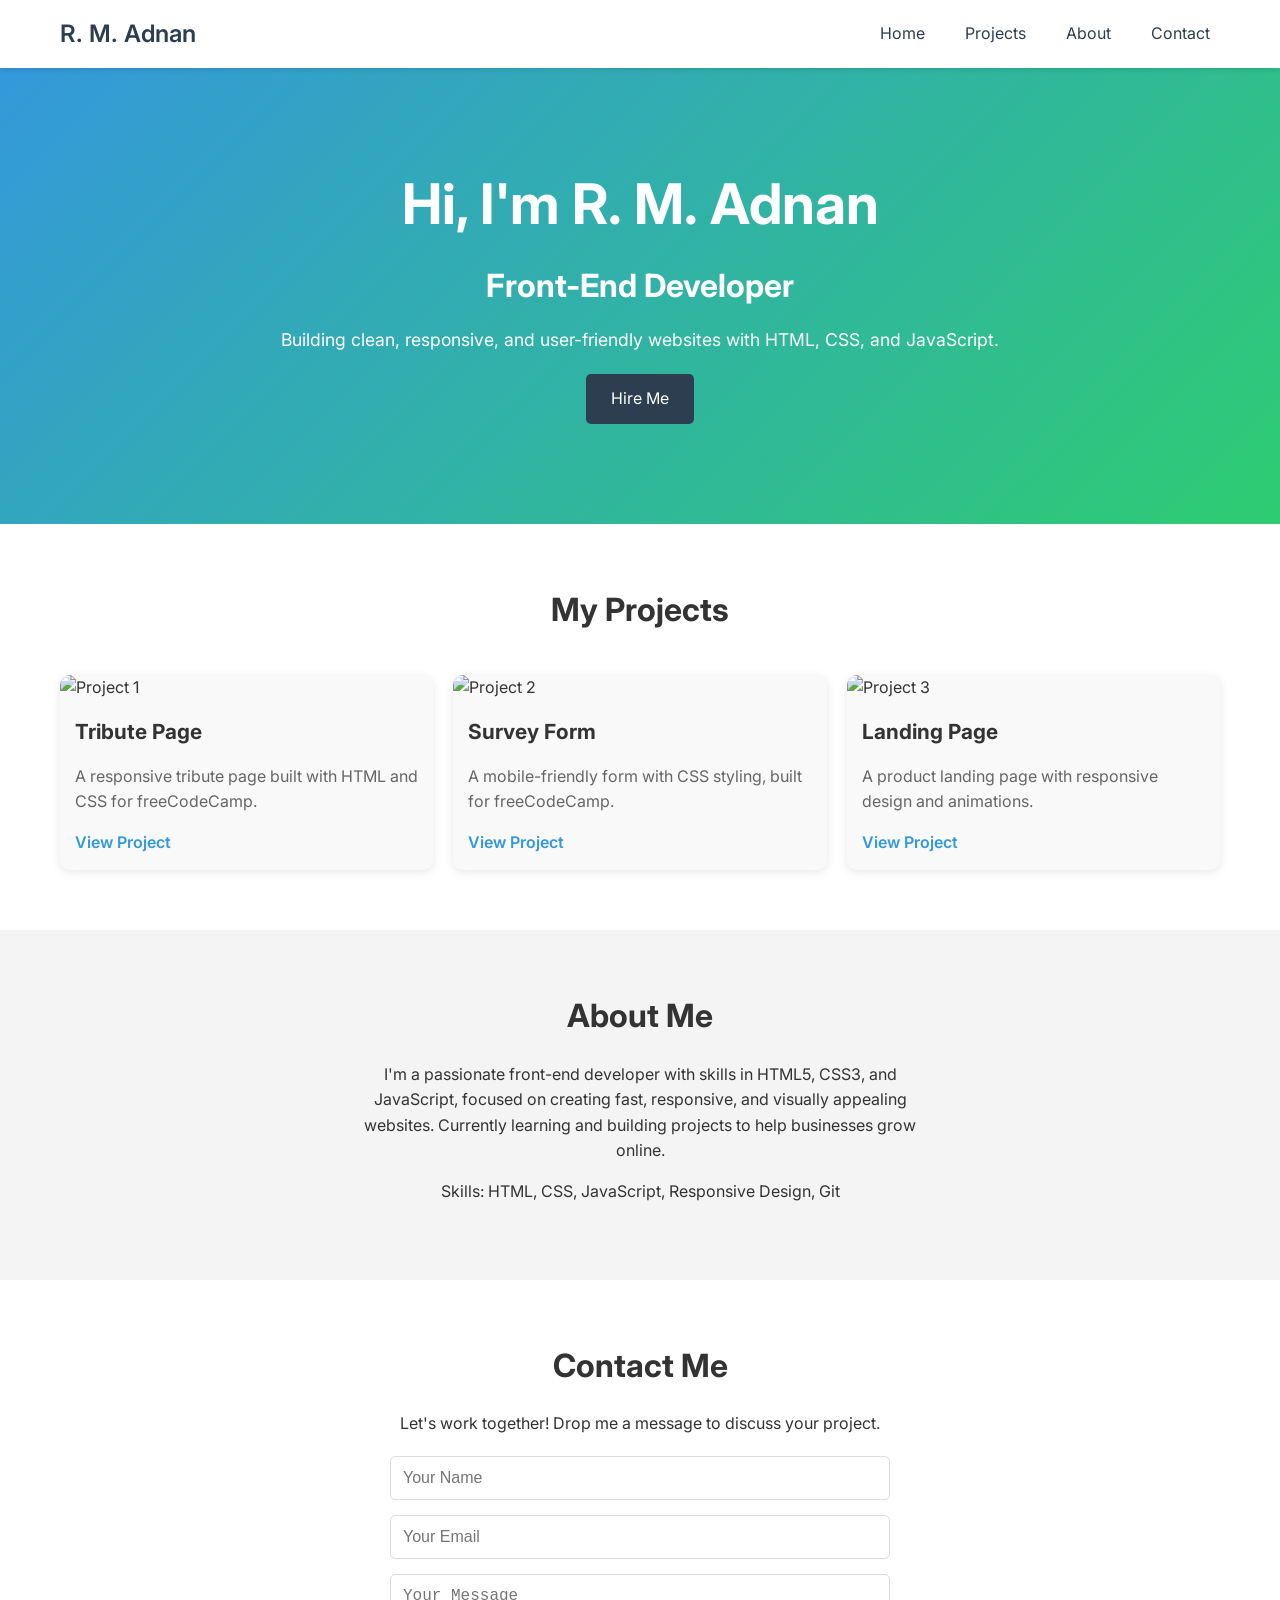
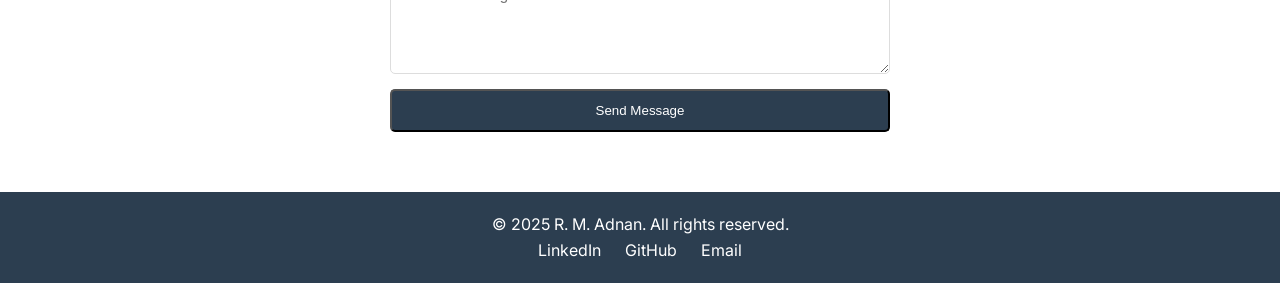
==== index.html @ 1d81f1f9 "Update index.html form element's action attribute's value updated." ====
<!DOCTYPE html>
<html lang="en">
<head>
    <meta charset="UTF-8">
    <meta name="viewport" content="width=device-width, initial-scale=1.0">
    <title>R. M. Adnan - Front-End Developer</title>
    <link rel="stylesheet" href="style.css">
    <link href="https://fonts.googleapis.com/css2?family=Inter:wght@400;600;700&display=swap" rel="stylesheet">
</head>
<body>
    <!-- Navigation -->
    <nav class="navbar">
        <div class="container">
            <h1 class="logo">R. M. Adnan</h1>
            <ul class="nav-links">
                <li><a href="#home">Home</a></li>
                <li><a href="#projects">Projects</a></li>
                <li><a href="#about">About</a></li>
                <li><a href="#contact">Contact</a></li>
            </ul>
            <div class="hamburger">
                <span></span>
                <span></span>
                <span></span>
            </div>
        </div>
    </nav>

    <!-- Hero Section -->
    <section id="home" class="hero">
        <div class="container">
            <h2>Hi, I'm R.&nbsp;M.&nbsp;Adnan</h2>
            <h3>Front-End Developer</h3>
            <p>Building clean, responsive, and user-friendly websites with HTML, CSS, and JavaScript.</p>
            <a href="#contact" class="cta-button">Hire Me</a>
        </div>
    </section>

    <!-- Projects Section -->
    <section id="projects" class="projects">
        <div class="container">
            <h2>My Projects</h2>
            <div class="project-grid">
                <!-- Project 1 -->
                <div class="project-card">
                    <img src="https://via.placeholder.com/300x200" alt="Project 1">
                    <h3>Tribute Page</h3>
                    <p>A responsive tribute page built with HTML and CSS for freeCodeCamp.</p>
                    <a href="https://your-project-link.com" target="_blank" class="project-link">View Project</a>
                </div>
                <!-- Project 2 -->
                <div class="project-card">
                    <img src="https://via.placeholder.com/300x200" alt="Project 2">
                    <h3>Survey Form</h3>
                    <p>A mobile-friendly form with CSS styling, built for freeCodeCamp.</p>
                    <a href="https://your-project-link.com" target="_blank" class="project-link">View Project</a>
                </div>
                <!-- Project 3 -->
                <div class="project-card">
                    <img src="https://via.placeholder.com/300x200" alt="Project 3">
                    <h3>Landing Page</h3>
                    <p>A product landing page with responsive design and animations.</p>
                    <a href="https://your-project-link.com" target="_blank" class="project-link">View Project</a>
                </div>
            </div>
        </div>
    </section>

    <!-- About Section -->
    <section id="about" class="about">
        <div class="container">
            <h2>About Me</h2>
            <p>I'm a passionate front-end developer with skills in HTML5, CSS3, and JavaScript, focused on creating fast, responsive, and visually appealing websites. Currently learning and building projects to help businesses grow online.</p>
            <p>Skills: HTML, CSS, JavaScript, Responsive Design, Git</p>
        </div>
    </section>

    <!-- Contact Section -->
    <section id="contact" class="contact">
        <div class="container">
            <h2>Contact Me</h2>
            <p>Let's work together! Drop me a message to discuss your project.</p>
            <form id="contact-form" action="https://formspree.io/f/meolnvan" method="POST">
                <input type="text" name="name" placeholder="Your Name" required>
                <input type="email" name="email" placeholder="Your Email" required>
                <textarea name="message" placeholder="Your Message" required></textarea>
                <button type="submit" class="cta-button">Send Message</button>
            </form>
        </div>
    </section>

    <!-- Footer -->
    <footer>
        <div class="container">
            <p>&copy;&nbsp;2025&nbsp;R.&nbsp;M.&nbsp;Adnan.&nbsp;All&nbsp;rights&nbsp;reserved.</p>
            <div class="social-links">
                <a href="https://linkedin.com/in/your-profile" target="_blank">LinkedIn</a>
                <a href="https://github.com/your-profile" target="_blank">GitHub</a>
                <a href="mailto:your.email@example.com">Email</a>
            </div>
        </div>
    </footer>

    <script src="script.js"></script>
</body>
</html>
---- style.css ----
/* Reset and Global Styles */
* {
    margin: 0;
    padding: 0;
    box-sizing: border-box;
}

body {
    font-family: 'Inter', sans-serif;
    line-height: 1.6;
    color: #333;
    background-color: #f4f4f4;
}

/* Mobile-First Approach */
.container {
    max-width: 1200px;
    margin: 0 auto;
    padding: 0 20px;
}

/* Navigation */
.navbar {
    background: #fff;
    box-shadow: 0 2px 5px rgba(0, 0, 0, 0.1);
    position: fixed;
    width: 100%;
    top: 0;
    z-index: 1000;
}

.navbar .container {
    display: flex;
    justify-content: space-between;
    align-items: center;
    padding: 15px 20px;
}

.logo {
    font-size: 1.5rem;
    font-weight: 600;
    color: #2c3e50;
}

.nav-links {
    display: none;
    list-style: none;
}

.nav-links li a {
    color: #2c3e50;
    text-decoration: none;
    padding: 10px;
    transition: color 0.3s;
}

.nav-links li a:hover {
    color: #3498db;
}

.hamburger {
    display: flex;
    flex-direction: column;
    cursor: pointer;
}

.hamburger span {
    width: 25px;
    height: 3px;
    background: #2c3e50;
    margin: 2px 0;
    transition: all 0.3s;
}

.nav-links.active {
    display: flex;
    flex-direction: column;
    position: absolute;
    top: 60px;
    left: 0;
    width: 100%;
    background: #fff;
    padding: 20px;
    box-shadow: 0 2px 5px rgba(0, 0, 0, 0.1);
}

/* Hero Section */
.hero {
    background: linear-gradient(135deg, #3498db, #2ecc71);
    color: #fff;
    text-align: center;
    padding: 100px 20px;
    margin-top: 60px;
}

.hero h2 {
    font-size: 2.5rem;
    margin-bottom: 10px;
}

.hero h3 {
    font-size: 1.5rem;
    margin-bottom: 15px;
}

.hero p {
    font-size: 1.1rem;
    margin-bottom: 20px;
}

.cta-button {
    display: inline-block;
    padding: 12px 25px;
    background: #2c3e50;
    color: #fff;
    text-decoration: none;
    border-radius: 5px;
    transition: background 0.3s;
}

.cta-button:hover {
    background: #3498db;
}

/* Projects Section */
.projects {
    padding: 60px 20px;
    background: #fff;
}

.projects h2 {
    text-align: center;
    margin-bottom: 40px;
    font-size: 2rem;
}

.project-grid {
    display: grid;
    grid-template-columns: 1fr;
    gap: 20px;
}

.project-card {
    background: #f9f9f9;
    border-radius: 10px;
    overflow: hidden;
    box-shadow: 0 2px 10px rgba(0, 0, 0, 0.1);
    transition: transform 0.3s;
}

.project-card:hover {
    transform: translateY(-5px);
}

.project-card img {
    width: 100%;
    height: auto;
}

.project-card h3 {
    font-size: 1.3rem;
    margin: 15px;
}

.project-card p {
    margin: 0 15px 15px;
    color: #666;
}

.project-link {
    display: inline-block;
    margin: 0 15px 15px;
    color: #3498db;
    text-decoration: none;
    font-weight: 600;
}

.project-link:hover {
    text-decoration: underline;
}

/* About Section */
.about {
    padding: 60px 20px;
    background: #f4f4f4;
    text-align: center;
}

.about h2 {
    font-size: 2rem;
    margin-bottom: 20px;
}

.about p {
    max-width: 600px;
    margin: 0 auto 15px;
}

/* Contact Section */
.contact {
    padding: 60px 20px;
    background: #fff;
    text-align: center;
}

.contact h2 {
    font-size: 2rem;
    margin-bottom: 20px;
}

.contact p {
    margin-bottom: 20px;
}

#contact-form {
    max-width: 500px;
    margin: 0 auto;
    display: flex;
    flex-direction: column;
    gap: 15px;
}

#contact-form input,
#contact-form textarea {
    padding: 12px;
    border: 1px solid #ddd;
    border-radius: 5px;
    font-size: 1rem;
}

#contact-form textarea {
    resize: vertical;
    min-height: 100px;
}

/* Footer */
footer {
    background: #2c3e50;
    color: #fff;
    padding: 20px;
    text-align: center;
}

.social-links a {
    color: #fff;
    margin: 0 10px;
    text-decoration: none;
}

.social-links a:hover {
    color: #3498db;
}

/* Media Queries for Desktop */
@media (min-width: 768px) {
    .nav-links {
        display: flex;
        gap: 20px;
    }
    .hamburger {
        display: none;
    }
    .hero h2 {
        font-size: 3.5rem;
    }
    .hero h3 {
        font-size: 2rem;
    }
    .project-grid {
        grid-template-columns: repeat(3, 1fr);
    }
}l
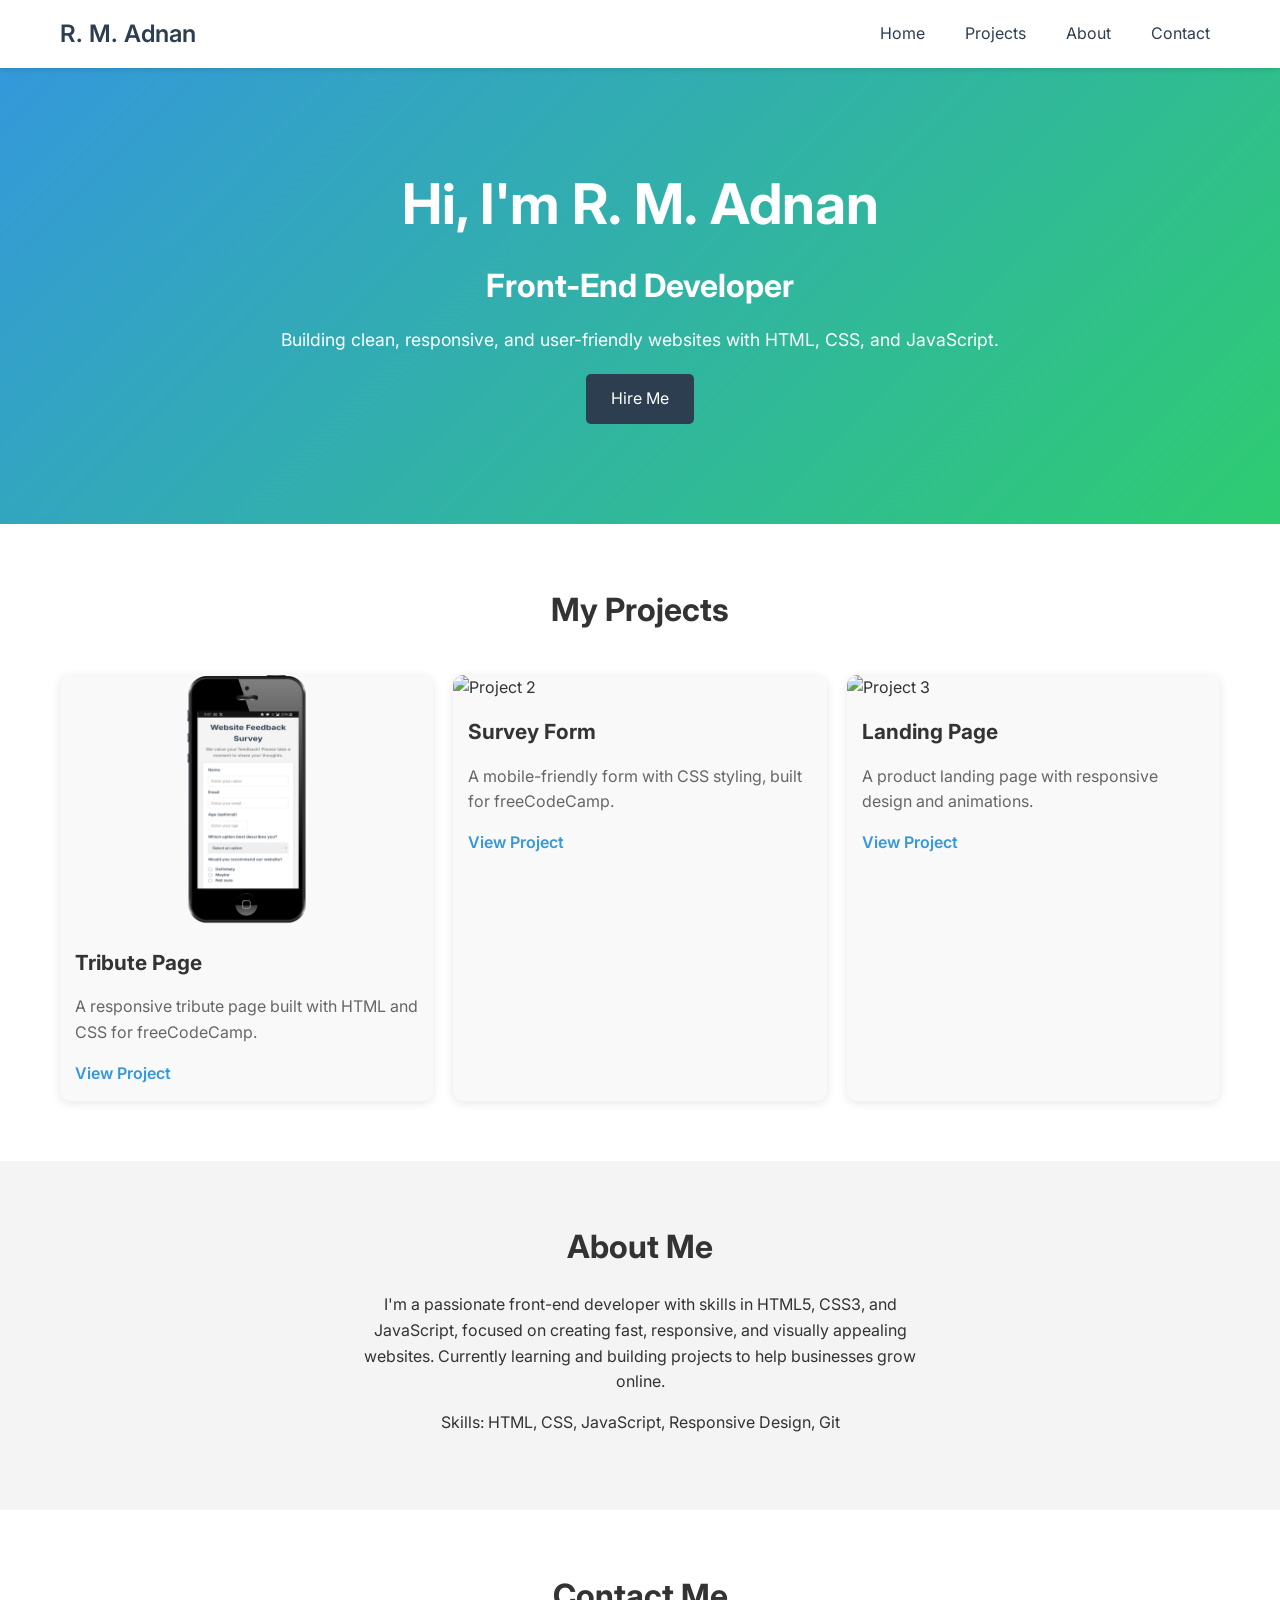
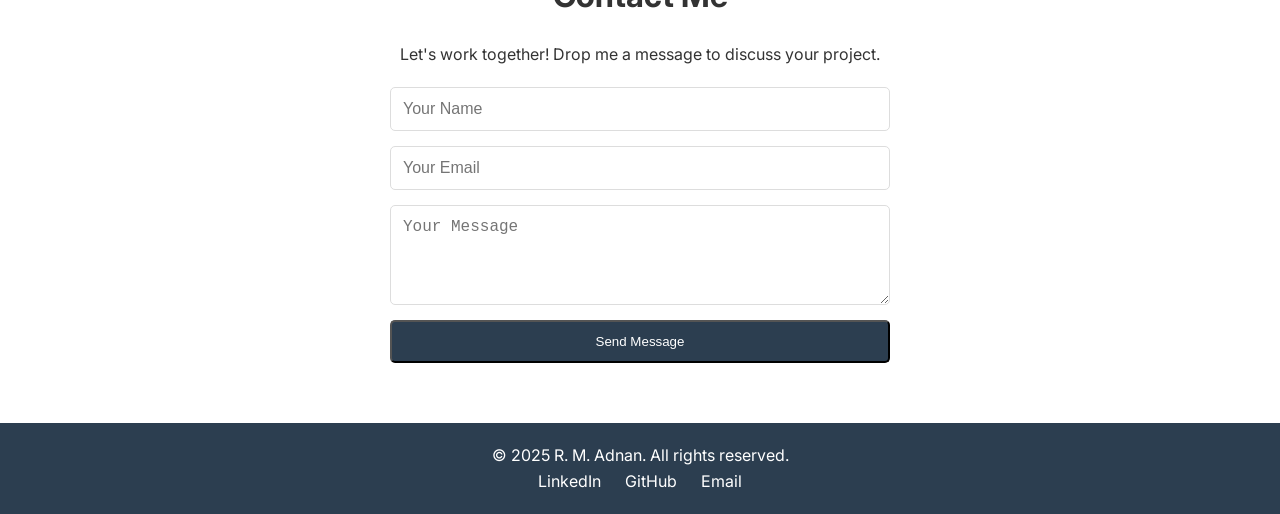
==== commit 82d40573: "Update index.html Added the image of project 1" ====
--- a/index.html
+++ b/index.html
@@ -43,7 +43,7 @@
             <div class="project-grid">
                 <!-- Project 1 -->
                 <div class="project-card">
-                    <img src="https://via.placeholder.com/300x200" alt="Project 1">
+                    <img src="https://techspert.github.io/portfolio/survey-form/survey-form-assets/survey-form-ss-1.png" alt="Project 1" width="300" height="200">
                     <h3>Tribute Page</h3>
                     <p>A responsive tribute page built with HTML and CSS for freeCodeCamp.</p>
                     <a href="https://your-project-link.com" target="_blank" class="project-link">View Project</a>
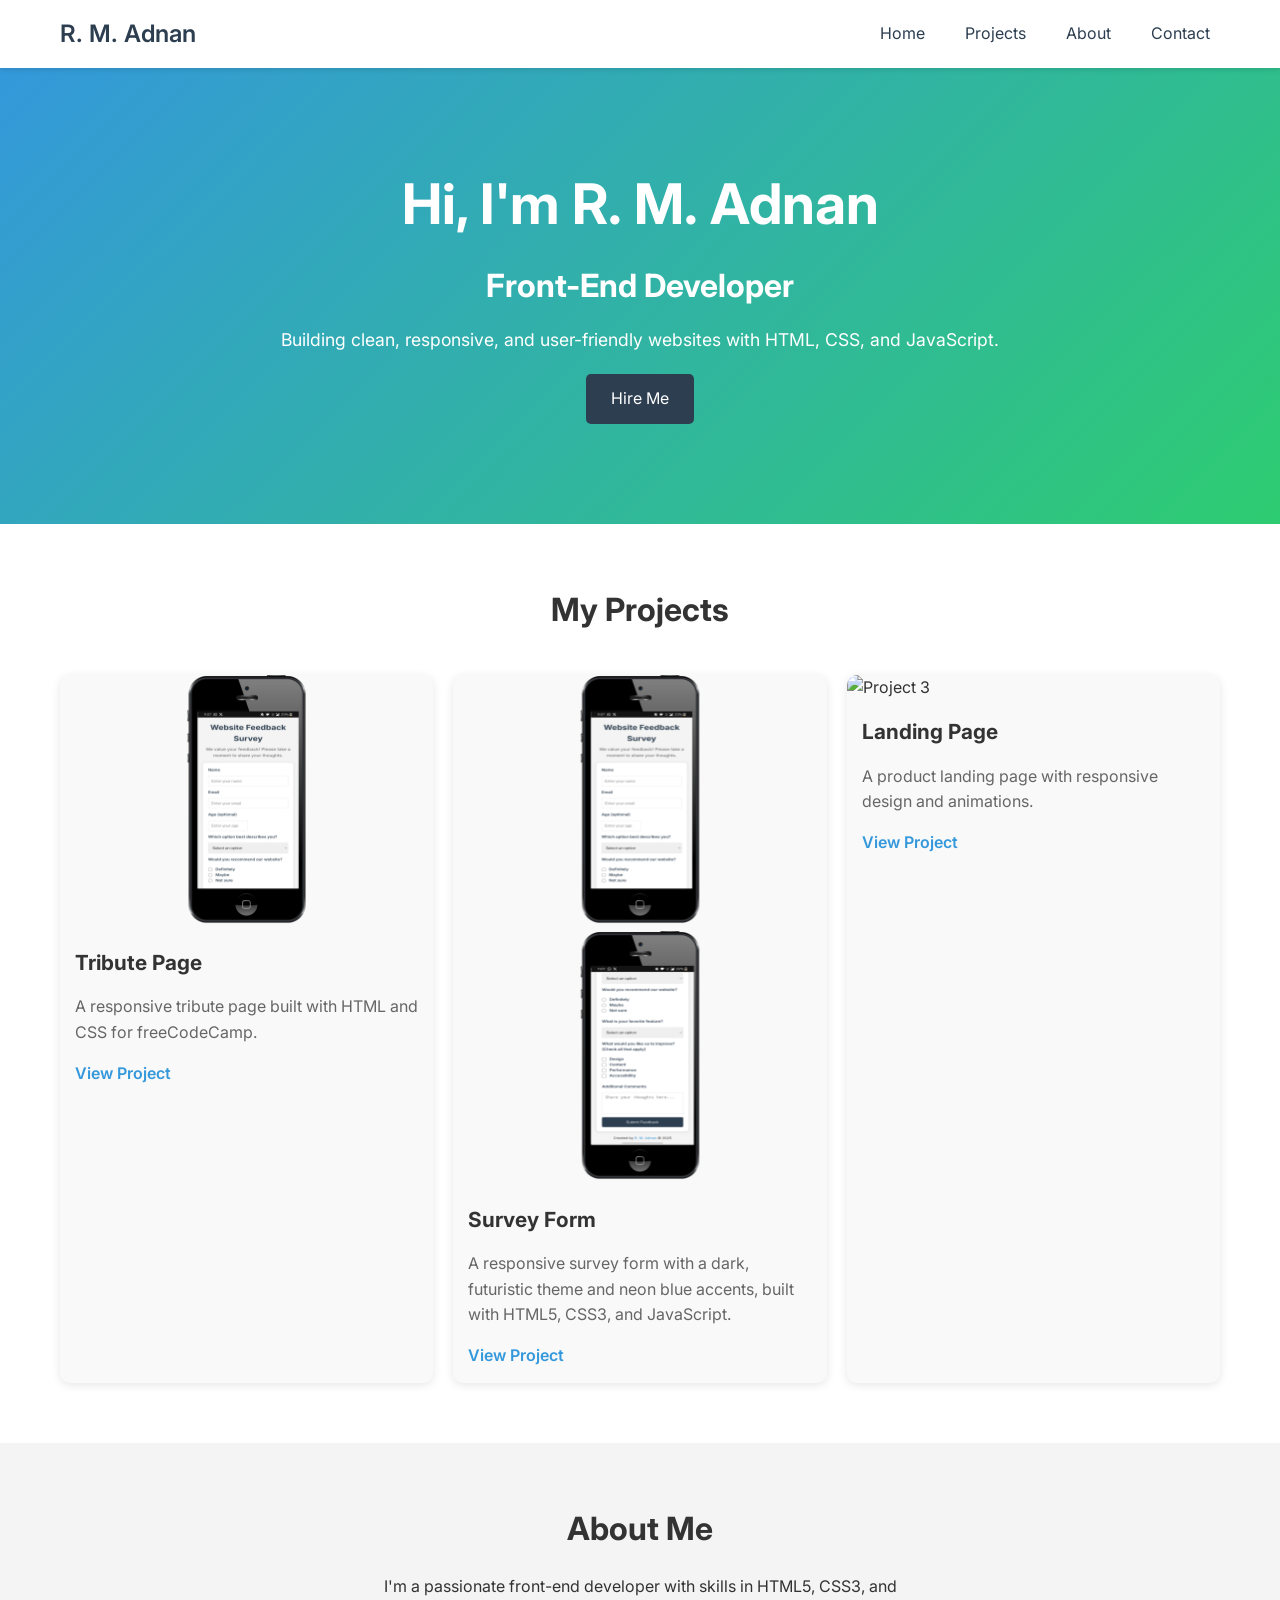
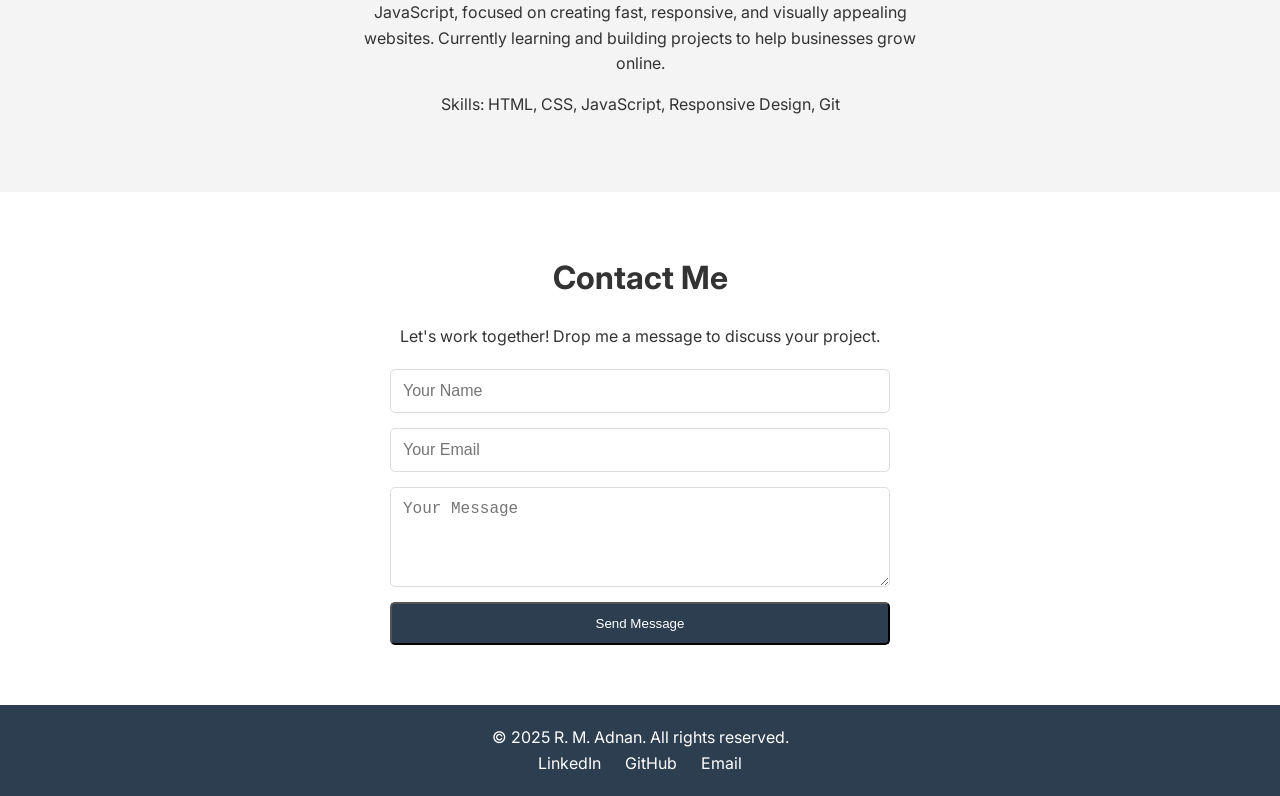
==== commit a53830e2: "Update index.html Survey form projects mobile view screen shots.  Link to the project." ====
--- a/index.html
+++ b/index.html
@@ -50,10 +50,13 @@
                 </div>
                 <!-- Project 2 -->
                 <div class="project-card">
-                    <img src="https://via.placeholder.com/300x200" alt="Project 2">
+                    <div class="project-images">
+                        <img src="survey-form/survey-form-assets/survey-form-ss-1.png" alt="Survey Form Mobile View" class="project-image">
+                        <img src="survey-form/survey-form-assets/survey-form-ss-2.png" alt="Survey Form Desktop View" class="project-image">
+                    </div>
                     <h3>Survey Form</h3>
-                    <p>A mobile-friendly form with CSS styling, built for freeCodeCamp.</p>
-                    <a href="https://your-project-link.com" target="_blank" class="project-link">View Project</a>
+                    <p>A responsive survey form with a dark, futuristic theme and neon blue accents, built with HTML5, CSS3, and JavaScript.</p>
+                    <a href="survey-form" target="_blank" class="project-link">View Project</a>
                 </div>
                 <!-- Project 3 -->
                 <div class="project-card">
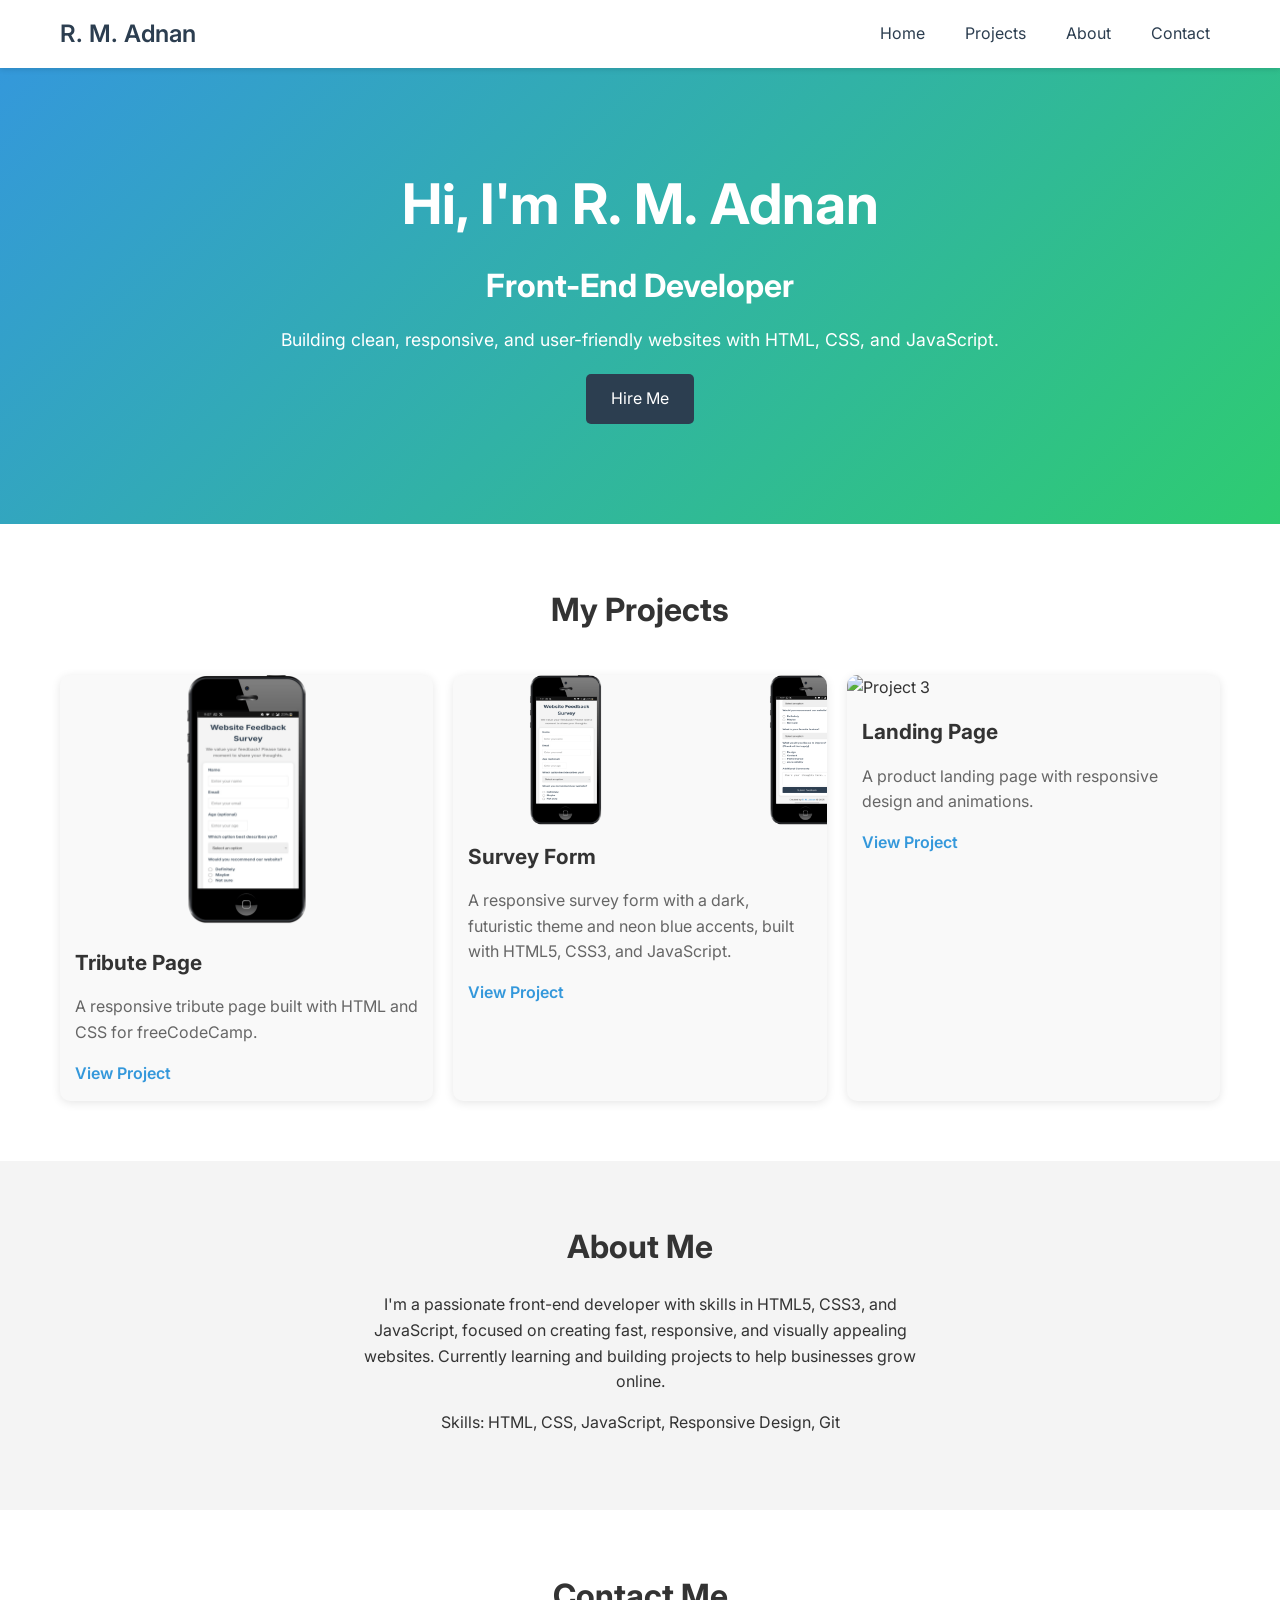
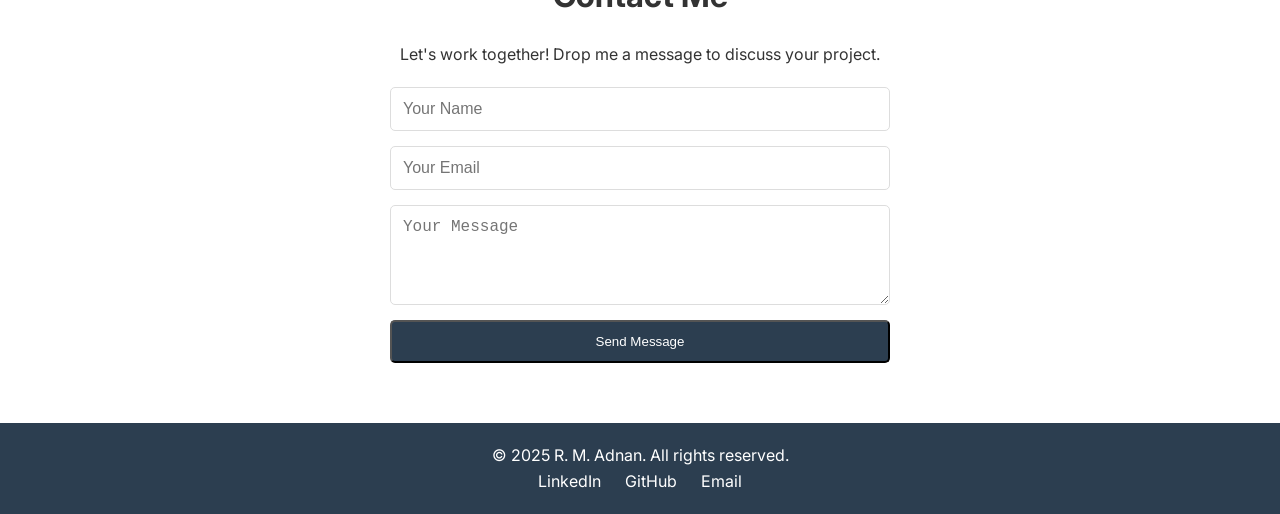
==== commit ebbb982b: "Update index.html Correction of link to project page" ====
--- a/index.html
+++ b/index.html
@@ -56,7 +56,7 @@
                     </div>
                     <h3>Survey Form</h3>
                     <p>A responsive survey form with a dark, futuristic theme and neon blue accents, built with HTML5, CSS3, and JavaScript.</p>
-                    <a href="survey-form" target="_blank" class="project-link">View Project</a>
+                    <a href="survey-form/survey-form.html" target="_blank" class="project-link">View Project</a>
                 </div>
                 <!-- Project 3 -->
                 <div class="project-card">
--- a/style.css
+++ b/style.css
@@ -157,6 +157,32 @@
     height: auto;
 }
 
+.project-images {
+    display: flex;
+    flex-direction: column;
+    gap: 10px;
+}
+
+.project-image {
+    width: 100%;
+    height: auto;
+    max-height: 200px;
+    object-fit: cover;
+    border-radius: 5px;
+}
+
+@media (min-width: 768px) {
+    .project-images {
+        flex-direction: row;
+        gap: 15px;
+    }
+
+    .project-image {
+        width: 48%; /* Approx half width on desktop */
+        max-height: 150px; /* Adjusted for side-by-side */
+    }
+}
+
 .project-card h3 {
     font-size: 1.3rem;
     margin: 15px;
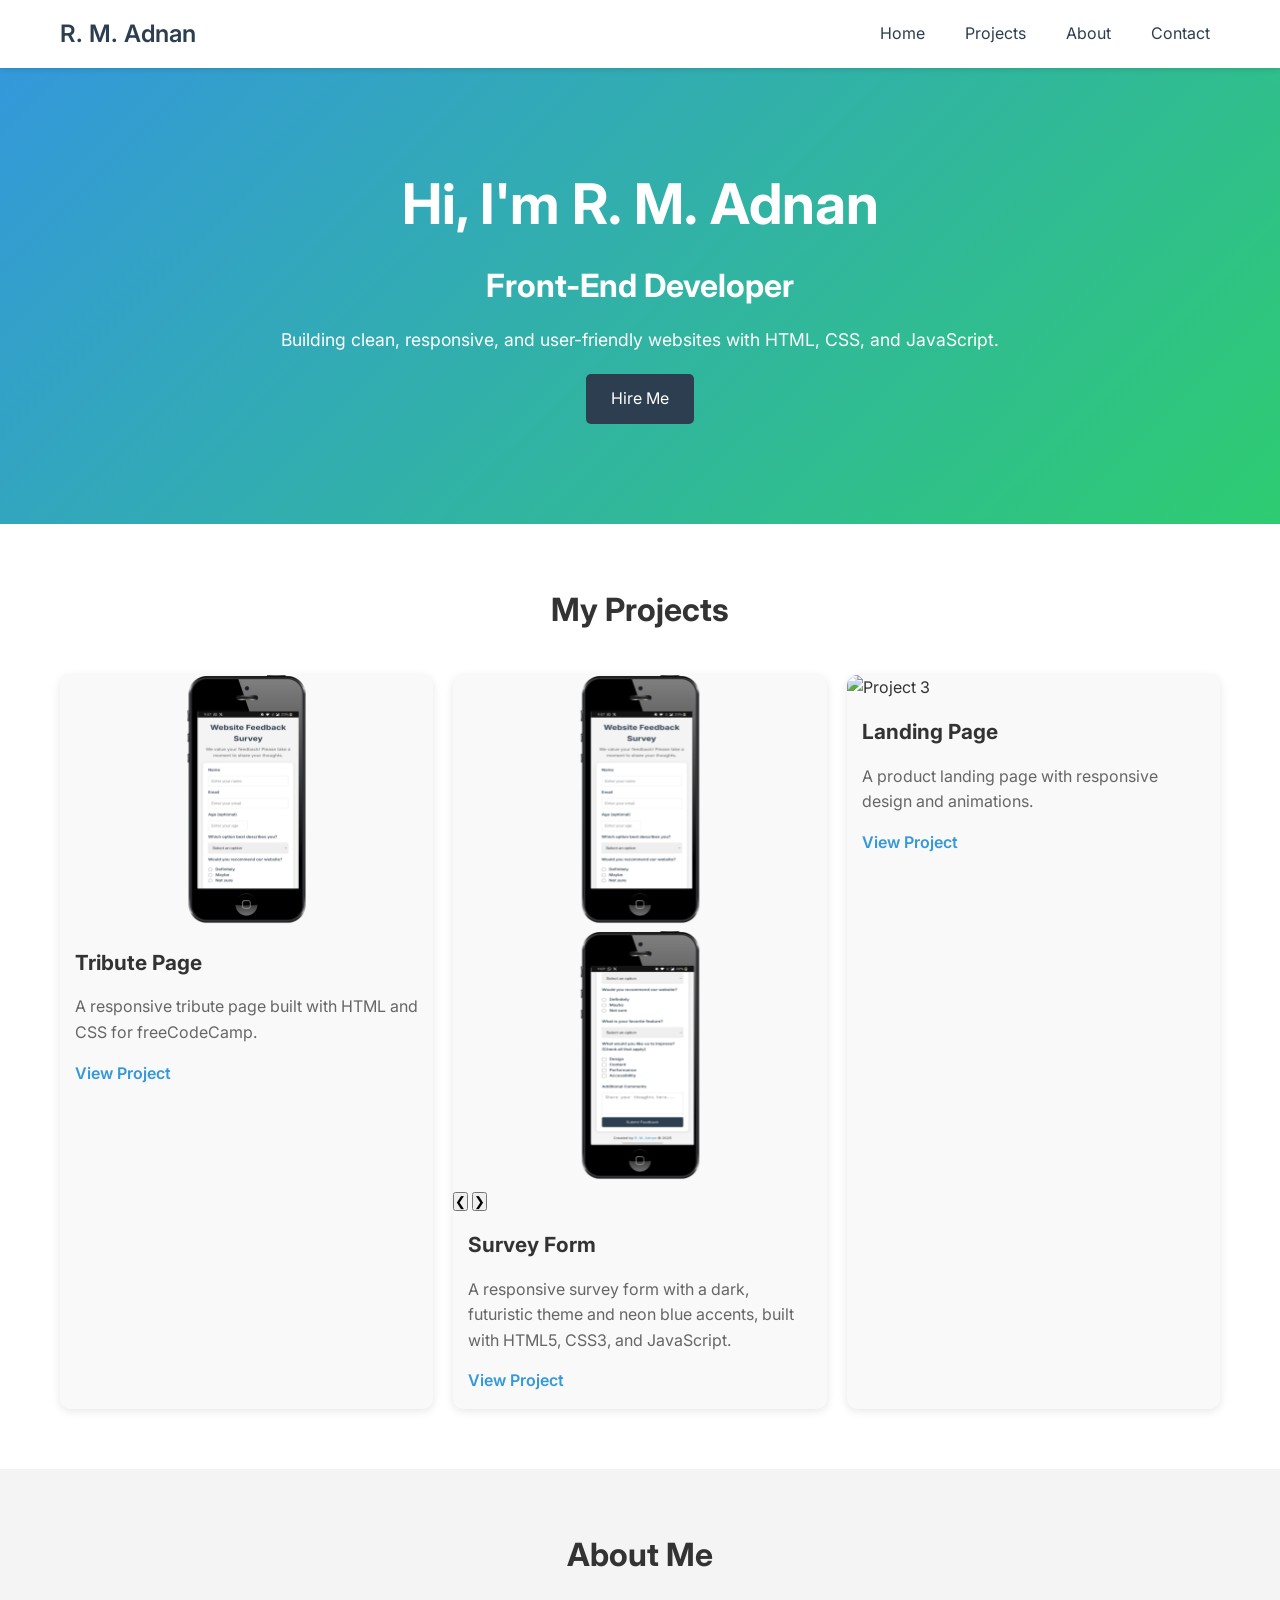
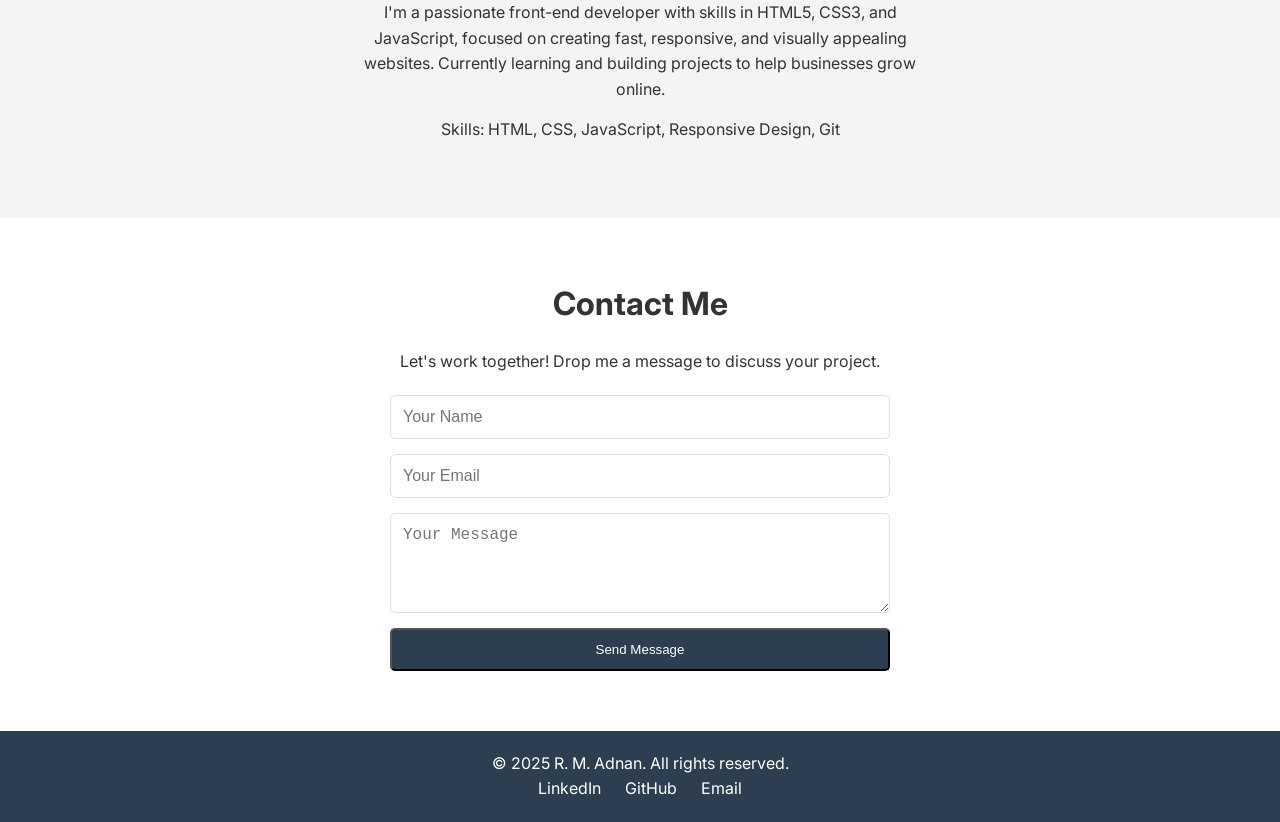
==== commit d1353d73: "Update index.html Added an image slider for showcasing project screen shots." ====
--- a/index.html
+++ b/index.html
@@ -50,13 +50,18 @@
                 </div>
                 <!-- Project 2 -->
                 <div class="project-card">
-                    <div class="project-images">
-                        <img src="survey-form/survey-form-assets/survey-form-ss-1.png" alt="Survey Form Mobile View" class="project-image">
-                        <img src="survey-form/survey-form-assets/survey-form-ss-2.png" alt="Survey Form Desktop View" class="project-image">
+                  <div class="slider-container">
+                    <div class="slider">
+                      <img src="survey-form/survey-form-assets/survey-form-ss-1.png" alt="Survey Form Mobile View" class="slide">
+                      <img src="survey-form/survey-form-assets/survey-form-ss-2.png" alt="Survey Form Desktop View" class="slide">
                     </div>
-                    <h3>Survey Form</h3>
-                    <p>A responsive survey form with a dark, futuristic theme and neon blue accents, built with HTML5, CSS3, and JavaScript.</p>
-                    <a href="survey-form/survey-form.html" target="_blank" class="project-link">View Project</a>
+                    <button class="slider-prev">❮</button>
+                    <button class="slider-next">❯</button>
+                    <div class="slider-dots"></div>
+                  </div>
+                  <h3>Survey Form</h3>
+                  <p>A responsive survey form with a dark, futuristic theme and neon blue accents, built with HTML5, CSS3, and JavaScript.</p>
+                  <a href="survey-form/survey-form.html" target="_blank" class="project-link">View Project</a>
                 </div>
                 <!-- Project 3 -->
                 <div class="project-card">
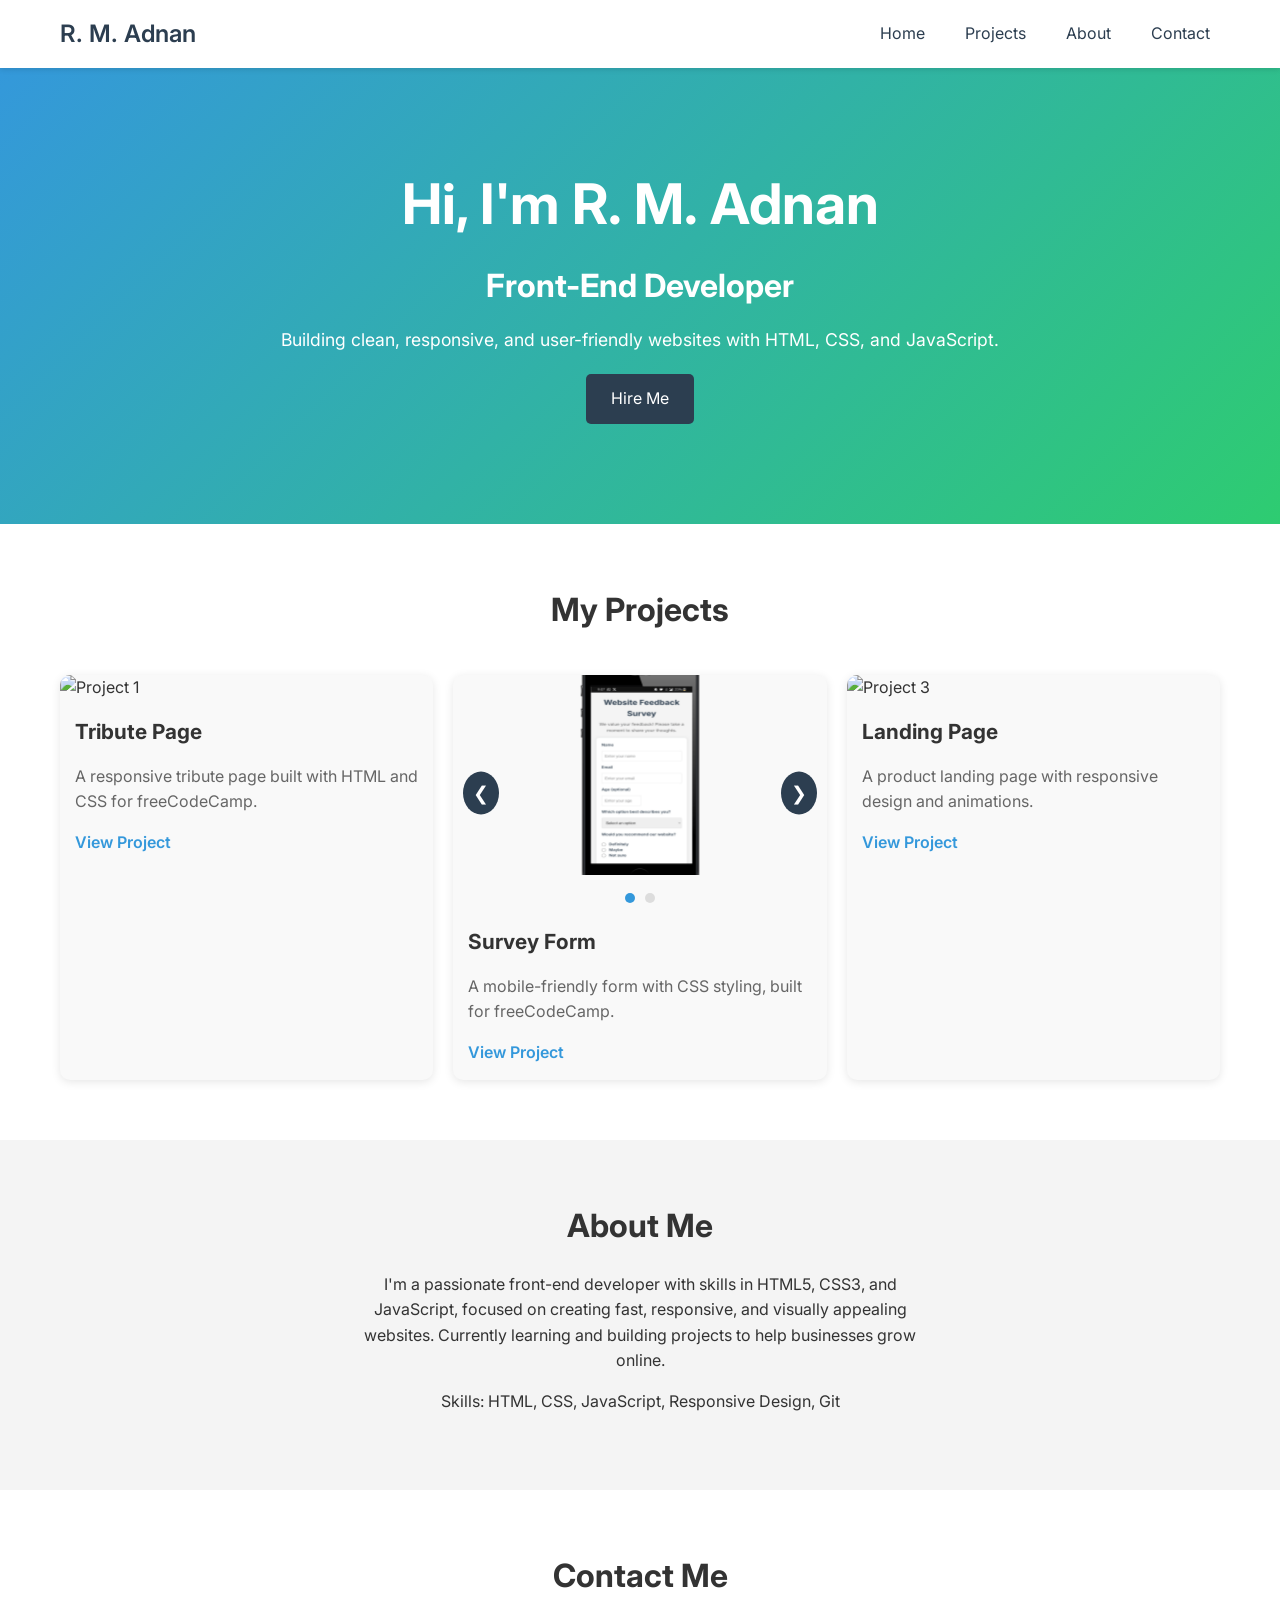
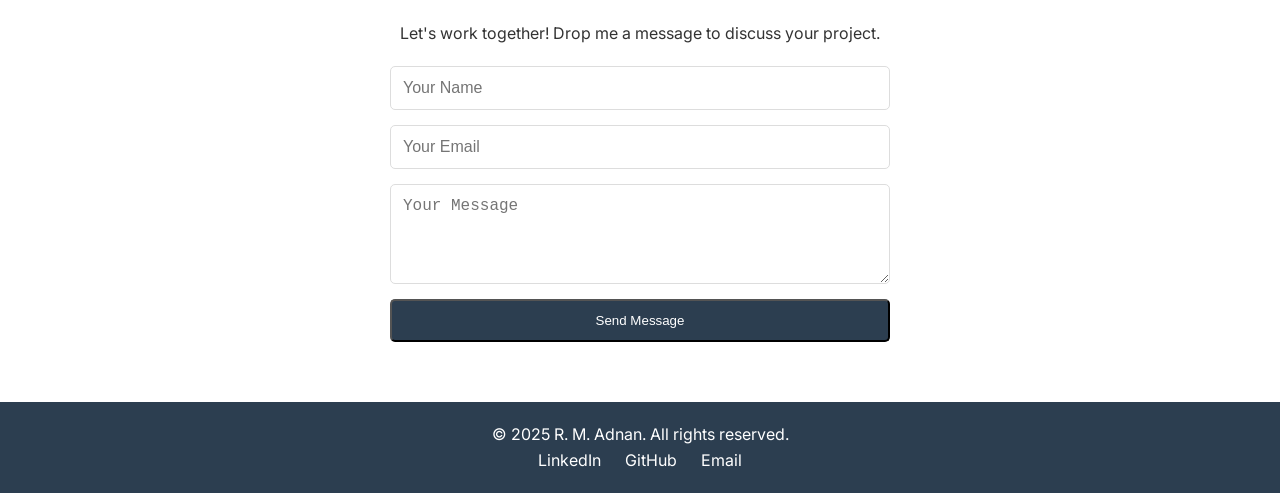
==== commit 3a44ee56: "Update index.html Updated some links and optimize images." ====
--- a/index.html
+++ b/index.html
@@ -43,7 +43,7 @@
             <div class="project-grid">
                 <!-- Project 1 -->
                 <div class="project-card">
-                    <img src="https://techspert.github.io/portfolio/survey-form/survey-form-assets/survey-form-ss-1.png" alt="Project 1" width="300" height="200">
+                    <img src="https://techspert.github.io/" alt="Project 1" width="300" height="200">
                     <h3>Tribute Page</h3>
                     <p>A responsive tribute page built with HTML and CSS for freeCodeCamp.</p>
                     <a href="https://your-project-link.com" target="_blank" class="project-link">View Project</a>
@@ -60,7 +60,7 @@
                     <div class="slider-dots"></div>
                   </div>
                   <h3>Survey Form</h3>
-                  <p>A responsive survey form with a dark, futuristic theme and neon blue accents, built with HTML5, CSS3, and JavaScript.</p>
+                  <p>A mobile-friendly form with CSS styling, built for freeCodeCamp.</p>
                   <a href="survey-form/survey-form.html" target="_blank" class="project-link">View Project</a>
                 </div>
                 <!-- Project 3 -->
@@ -102,9 +102,9 @@
         <div class="container">
             <p>&copy;&nbsp;2025&nbsp;R.&nbsp;M.&nbsp;Adnan.&nbsp;All&nbsp;rights&nbsp;reserved.</p>
             <div class="social-links">
-                <a href="https://linkedin.com/in/your-profile" target="_blank">LinkedIn</a>
-                <a href="https://github.com/your-profile" target="_blank">GitHub</a>
-                <a href="mailto:your.email@example.com">Email</a>
+                <a href="https://www.linkedin.com/in/muhammad-adnan-256122185" target="_blank">LinkedIn</a>
+                <a href="https://github.com/techspert" target="_blank">GitHub</a>
+                <a href="mailto:wdevadnan@gmail.com">Email</a>
             </div>
         </div>
     </footer>
--- a/style.css
+++ b/style.css
@@ -205,6 +205,83 @@
     text-decoration: underline;
 }
 
+/* Slider Styles */
+.slider-container {
+    position: relative;
+    max-width: 100%;
+    overflow: hidden;
+    border-radius: 8px;
+    margin-bottom: 15px;
+}
+
+.slider {
+    display: flex;
+    transition: transform 0.5s ease;
+    width: 100%;
+}
+
+.slide {
+    min-width: 100%;
+    height: auto;
+    object-fit: cover;
+    border-radius: 8px;
+}
+
+.slider-prev, .slider-next {
+    position: absolute;
+    top: 50%;
+    transform: translateY(-50%);
+    background: #2c3e50; /* Dark navy from the first theme */
+    color: #fff;
+    border: none;
+    padding: 10px;
+    cursor: pointer;
+    border-radius: 50%;
+    font-size: 1.2rem;
+    z-index: 10;
+    transition: background 0.3s, transform 0.2s;
+}
+
+.slider-prev {
+    left: 10px;
+}
+
+.slider-next {
+    right: 10px;
+}
+
+.slider-prev:hover, .slider-next:hover {
+    background: #3498db; /* Blue accent from the first theme */
+    transform: translateY(-50%) scale(1.1);
+}
+
+.slider-dots {
+    text-align: center;
+    margin-top: 10px;
+}
+
+.dot {
+    height: 10px;
+    width: 10px;
+    background: #ddd; /* Light gray to match the light theme */
+    border-radius: 50%;
+    display: inline-block;
+    margin: 0 5px;
+    cursor: pointer;
+    transition: background 0.3s;
+}
+
+.dot.active {
+    background: #3498db; /* Blue accent for active dot */
+}
+
+/* Responsive Adjustments */
+@media (min-width: 768px) {
+    .slide {
+        max-height: 200px; /* Match original card height */
+    }
+        }
+
 /* About Section */
 .about {
     padding: 60px 20px;
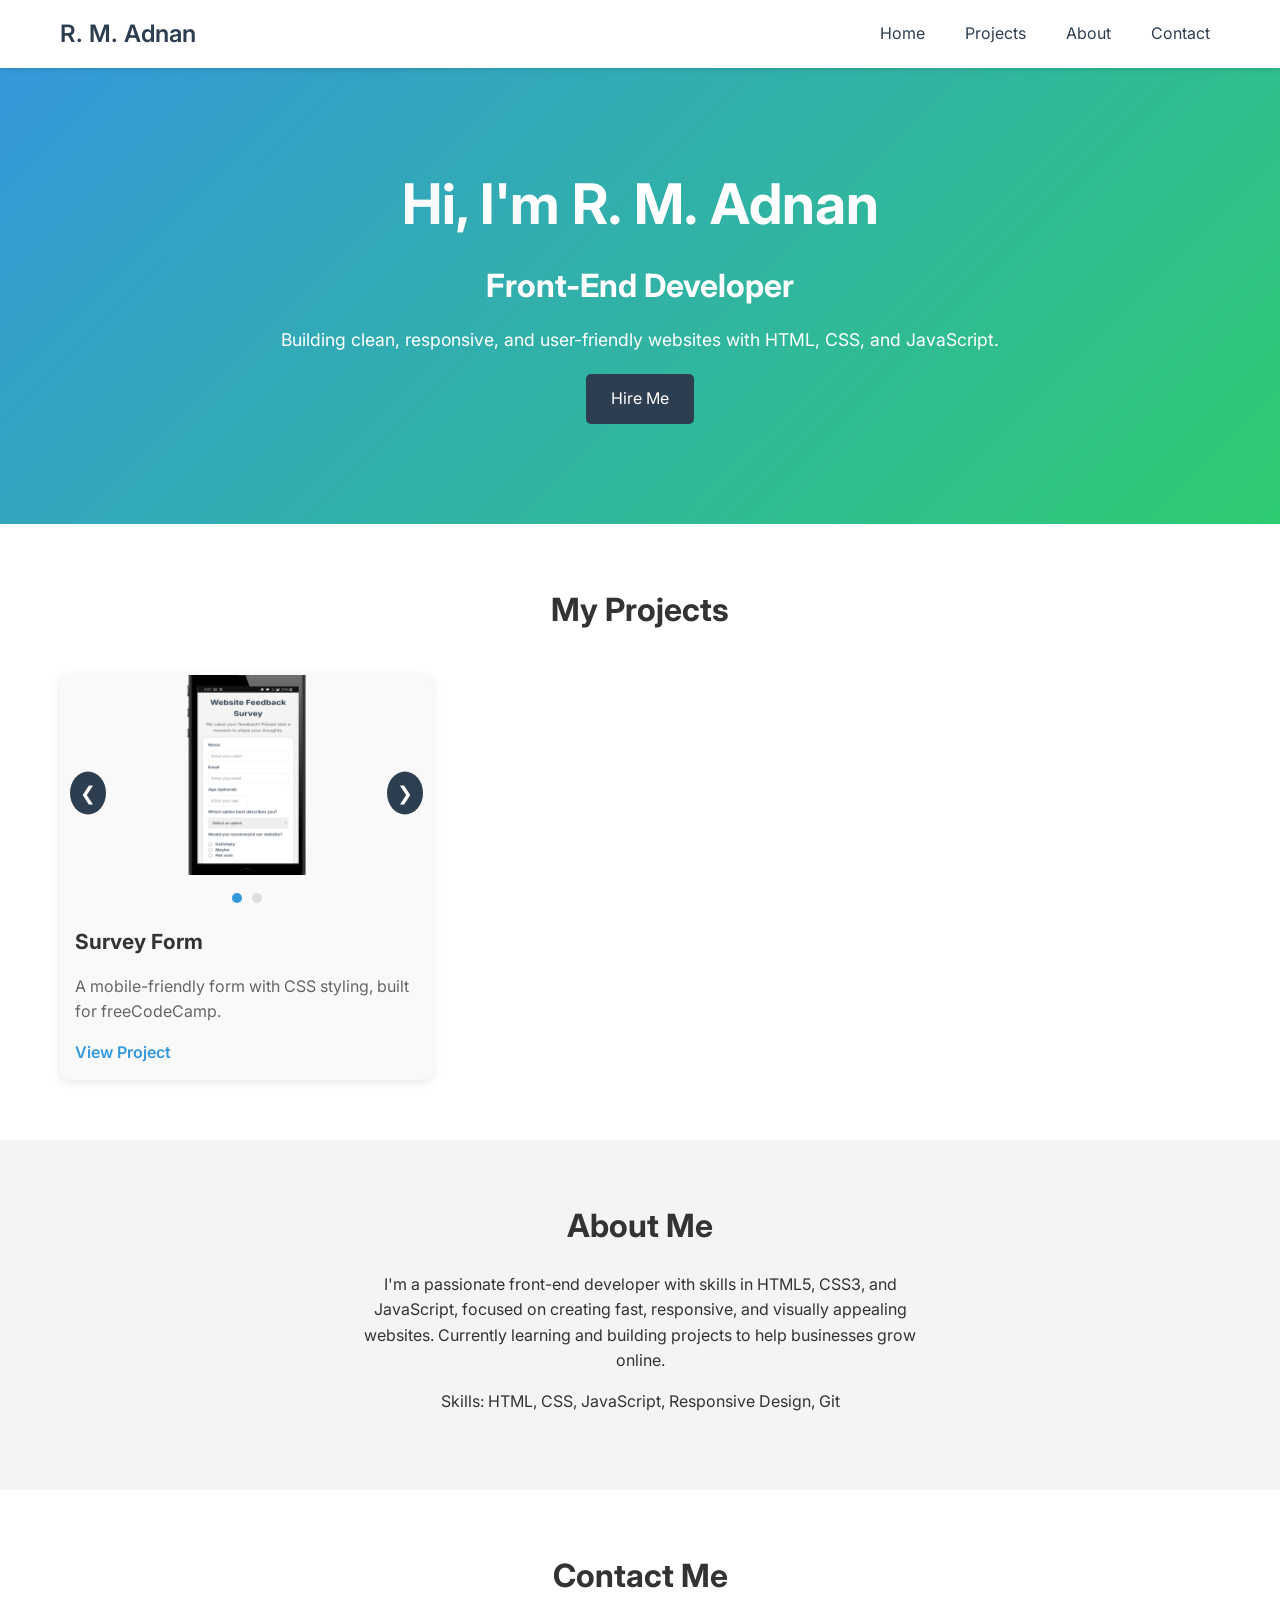
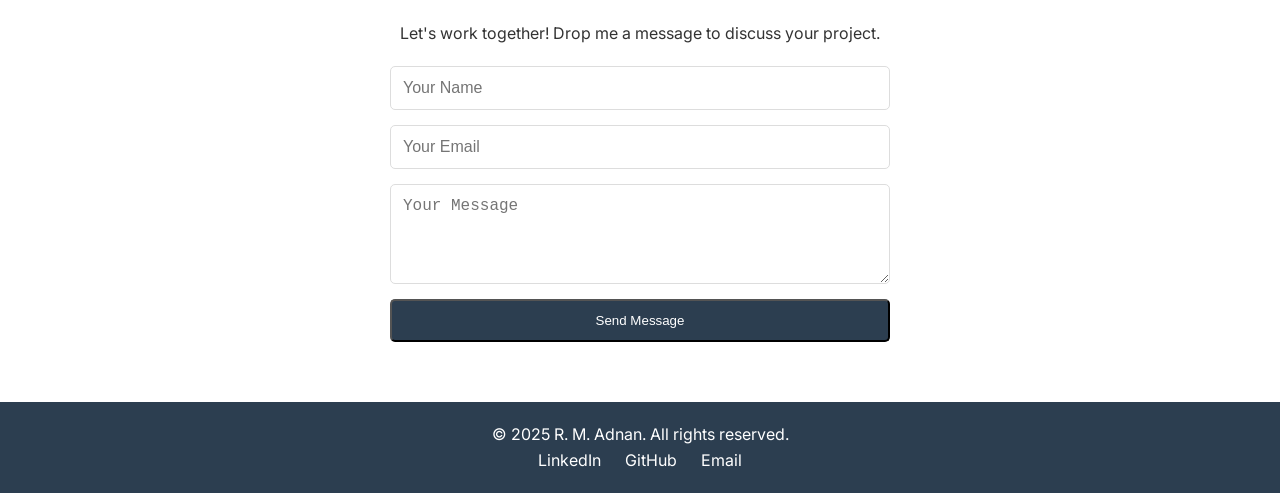
==== commit d4b3c6f4: "Update index.html Comment out the inactive or incomplete project cards." ====
--- a/index.html
+++ b/index.html
@@ -42,12 +42,12 @@
             <h2>My Projects</h2>
             <div class="project-grid">
                 <!-- Project 1 -->
-                <div class="project-card">
+              <!--  <div class="project-card">
                     <img src="https://techspert.github.io/" alt="Project 1" width="300" height="200">
                     <h3>Tribute Page</h3>
                     <p>A responsive tribute page built with HTML and CSS for freeCodeCamp.</p>
                     <a href="https://your-project-link.com" target="_blank" class="project-link">View Project</a>
-                </div>
+                </div> -->
                 <!-- Project 2 -->
                 <div class="project-card">
                   <div class="slider-container">
@@ -64,12 +64,12 @@
                   <a href="survey-form/survey-form.html" target="_blank" class="project-link">View Project</a>
                 </div>
                 <!-- Project 3 -->
-                <div class="project-card">
+              <!--  <div class="project-card">
                     <img src="https://via.placeholder.com/300x200" alt="Project 3">
                     <h3>Landing Page</h3>
                     <p>A product landing page with responsive design and animations.</p>
                     <a href="https://your-project-link.com" target="_blank" class="project-link">View Project</a>
-                </div>
+                </div>  -->
             </div>
         </div>
     </section>
